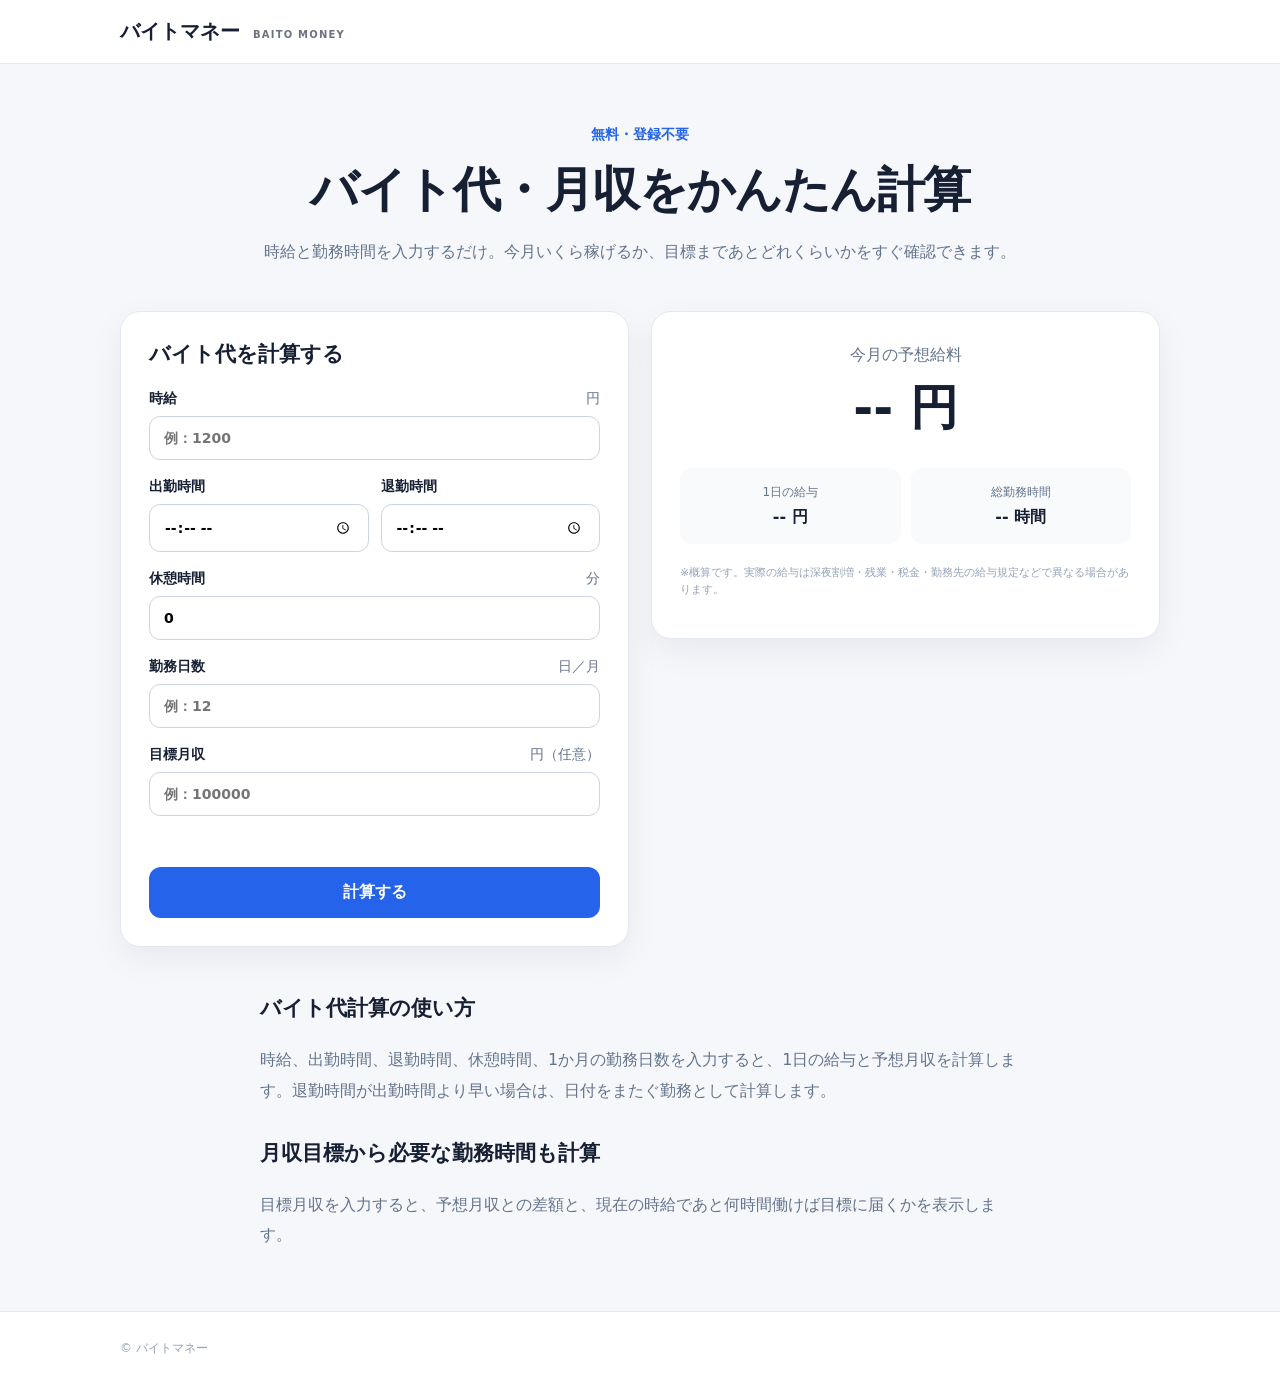
==== index.html @ 58600ec8 "Fix generated HTML newlines" ====
<!doctype html>
<html lang="ja">
<head>
  <meta charset="utf-8">
  <meta name="viewport" content="width=device-width,initial-scale=1">
  <title>バイト代計算｜時給・勤務時間から月収を無料計算｜バイトマネー</title>
  <meta name="description" content="時給、出勤・退勤時間、休憩、勤務日数から1日のバイト代と月収を無料計算。目標月収まであと何時間必要かもわかる大学生・アルバイト向け給与計算ツール。">
  <meta name="robots" content="index,follow">
  <link rel="canonical" href="https://chiba-repeatly.github.io/baito-money/">
  <meta property="og:title" content="バイト代計算｜バイトマネー">
  <meta property="og:description" content="時給と勤務時間から日給・月収・目標までの必要時間を無料計算。">
  <meta property="og:url" content="https://chiba-repeatly.github.io/baito-money/">
  <link rel="stylesheet" href="style.css">
  <script src="script.js" defer></script>
</head>
<body>
<header class="site-header"><div class="wrap brand">バイトマネー <span>BAITO MONEY</span></div></header>
<main class="wrap">
  <section class="hero">
    <p class="eyebrow">無料・登録不要</p>
    <h1>バイト代・月収をかんたん計算</h1>
    <p>時給と勤務時間を入力するだけ。今月いくら稼げるか、目標まであとどれくらいかをすぐ確認できます。</p>
  </section>
  <div class="layout">
    <section class="card">
      <h2>バイト代を計算する</h2>
      <form id="salary-form" novalidate>
        <label>時給 <span>円</span><input id="hourly-wage" type="number" min="1" step="1" inputmode="numeric" placeholder="例：1200" required></label>
        <div class="two">
          <label>出勤時間<input id="start-time" type="time" required></label>
          <label>退勤時間<input id="end-time" type="time" required></label>
        </div>
        <label>休憩時間 <span>分</span><input id="break-minutes" type="number" min="0" step="1" inputmode="numeric" value="0" required></label>
        <label>勤務日数 <span>日／月</span><input id="work-days" type="number" min="1" max="31" step="1" inputmode="numeric" placeholder="例：12" required></label>
        <label>目標月収 <span>円（任意）</span><input id="target-income" type="number" min="0" step="1" inputmode="numeric" placeholder="例：100000"></label>
        <p id="error" class="error" role="alert" aria-live="polite"></p>
        <button type="submit">計算する</button>
      </form>
    </section>
    <section id="result" class="card result" aria-live="polite">
      <p class="result-label">今月の予想給料</p>
      <p id="monthly-pay" class="big">-- 円</p>
      <div class="stats">
        <div><span>1日の給与</span><strong id="daily-pay">-- 円</strong></div>
        <div><span>総勤務時間</span><strong id="total-hours">-- 時間</strong></div>
      </div>
      <div id="goal-box" class="goal hidden">
        <span>目標月収まで</span><strong id="remaining-pay">-- 円</strong>
        <p id="remaining-hours"></p>
      </div>
      <p class="note">※概算です。実際の給与は深夜割増・残業・税金・勤務先の給与規定などで異なる場合があります。</p>
    </section>
  </div>
  <section class="info">
    <h2>バイト代計算の使い方</h2>
    <p>時給、出勤時間、退勤時間、休憩時間、1か月の勤務日数を入力すると、1日の給与と予想月収を計算します。退勤時間が出勤時間より早い場合は、日付をまたぐ勤務として計算します。</p>
    <h2>月収目標から必要な勤務時間も計算</h2>
    <p>目標月収を入力すると、予想月収との差額と、現在の時給であと何時間働けば目標に届くかを表示します。</p>
  </section>
</main>
<footer><div class="wrap">© バイトマネー</div></footer>
</body>
</html>
---- style.css ----
*{box-sizing:border-box}html{font-family:system-ui,-apple-system,"Segoe UI","Noto Sans JP",sans-serif;color:#172033;background:#f5f7fb}body{margin:0}.wrap{width:min(1040px,calc(100% - 32px));margin:auto}.site-header{background:#fff;border-bottom:1px solid #e6eaf0;padding:18px 0}.brand{font-weight:800;font-size:20px}.brand span{font-size:10px;color:#6b7280;margin-left:6px;letter-spacing:.12em}.hero{padding:48px 0 28px;text-align:center}.eyebrow{color:#2563eb;font-weight:700;font-size:14px}.hero h1{font-size:clamp(30px,6vw,48px);margin:8px 0 12px;letter-spacing:-.03em}.hero>p:last-child{color:#64748b;line-height:1.8}.layout{display:grid;grid-template-columns:1fr 1fr;gap:22px;align-items:start}.card{background:#fff;border:1px solid #e3e8f0;border-radius:20px;padding:28px;box-shadow:0 12px 35px rgba(15,23,42,.06)}h2{margin:0 0 22px;font-size:21px}label{display:block;font-size:14px;font-weight:700;margin:0 0 18px}label span{float:right;color:#64748b;font-weight:500}input{display:block;width:100%;margin-top:8px;padding:13px 14px;border:1px solid #cbd5e1;border-radius:11px;font:inherit;background:#fff}input:focus{outline:3px solid rgba(37,99,235,.14);border-color:#2563eb}.two{display:grid;grid-template-columns:1fr 1fr;gap:12px}button{width:100%;border:0;border-radius:12px;padding:15px;background:#2563eb;color:#fff;font-size:16px;font-weight:800;cursor:pointer}button:hover{filter:brightness(.94)}.error{min-height:20px;color:#b91c1c;font-size:13px}.result{text-align:center}.result-label{color:#64748b;margin:5px 0}.big{font-size:clamp(34px,7vw,48px);font-weight:900;margin:10px 0 28px}.stats{display:grid;grid-template-columns:1fr 1fr;gap:10px}.stats div{background:#f8fafc;border-radius:12px;padding:16px}.stats span,.goal span{display:block;color:#64748b;font-size:12px}.stats strong{display:block;margin-top:6px}.goal{margin-top:18px;padding:18px;background:#eff6ff;border-radius:14px}.goal strong{display:block;font-size:25px;margin:5px}.goal p{margin:8px 0 0}.hidden{display:none}.note{font-size:11px;color:#94a3b8;text-align:left;line-height:1.6;margin-top:20px}.info{max-width:760px;margin:42px auto 60px;line-height:1.9}.info h2{margin:28px 0 6px}.info p{color:#64748b}footer{background:#fff;border-top:1px solid #e6eaf0;padding:28px 0;color:#94a3b8;font-size:12px}@media(max-width:760px){.hero{padding-top:34px}.layout{grid-template-columns:1fr}.card{padding:22px}.two{grid-template-columns:1fr 1fr}}
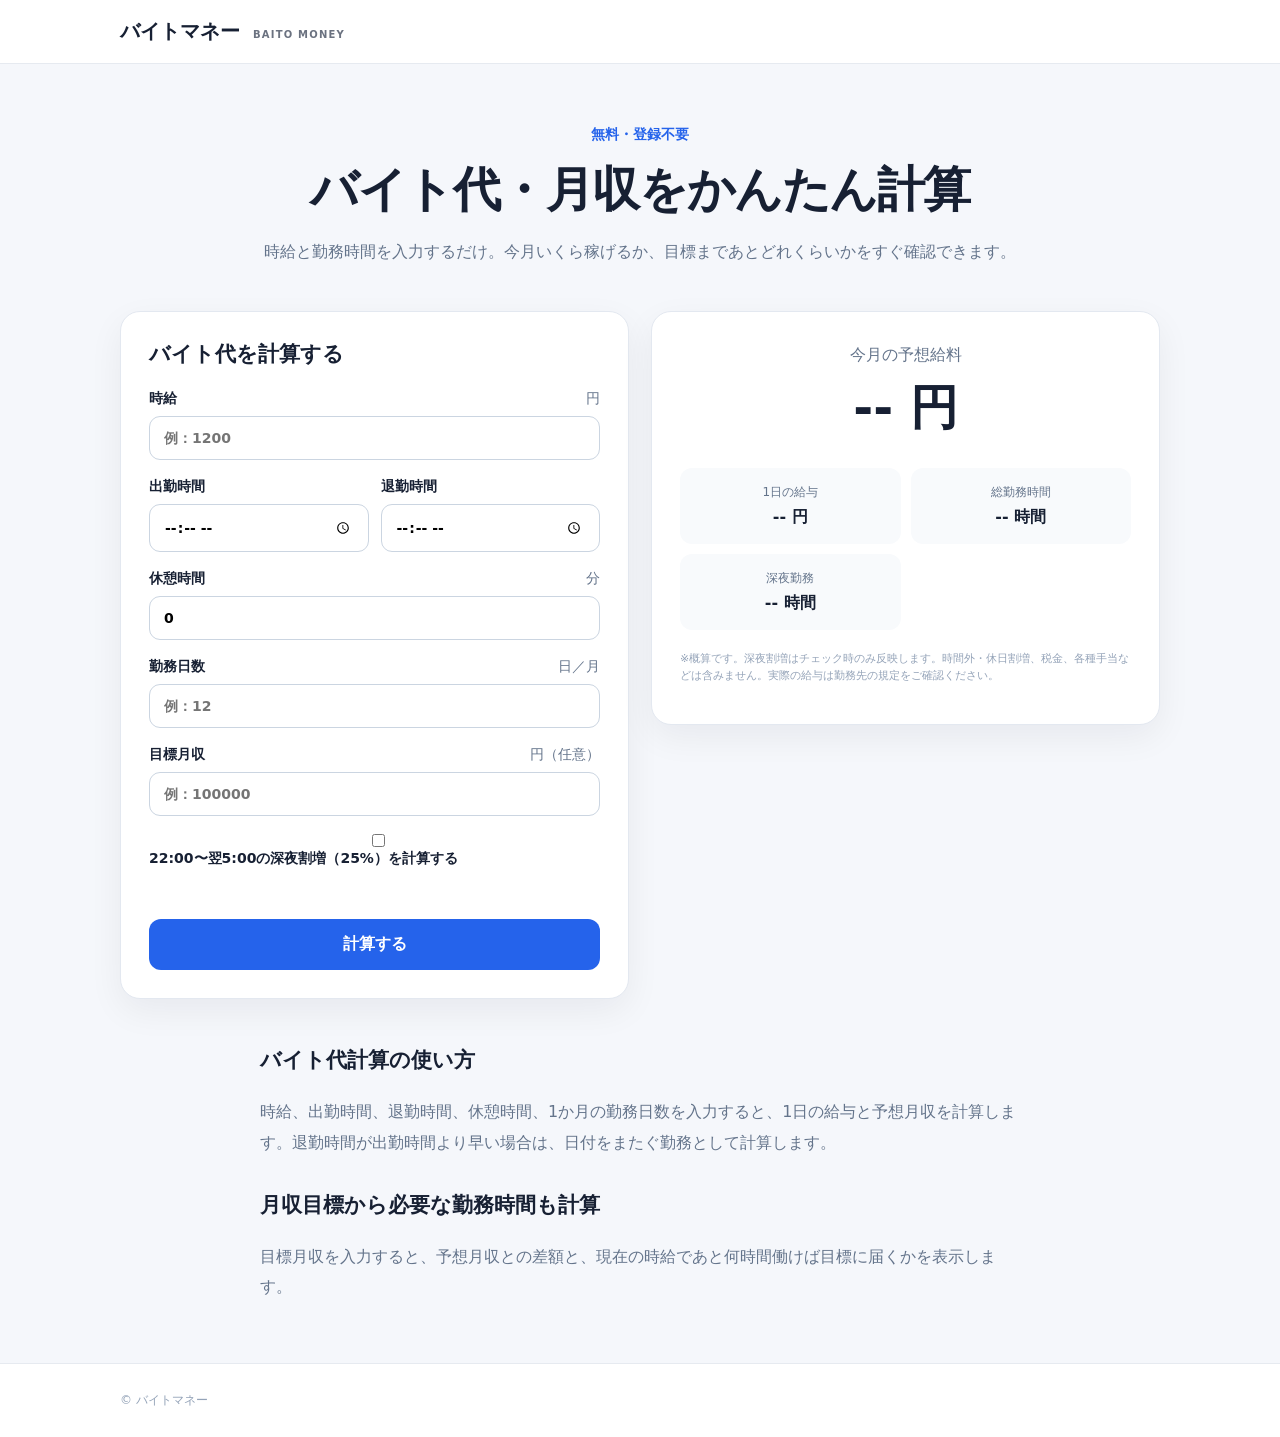
==== commit f6a78a49: "Add optional late-night premium UI" ====
--- a/index.html
+++ b/index.html
@@ -33,6 +33,7 @@
         <label>休憩時間 <span>分</span><input id="break-minutes" type="number" min="0" step="1" inputmode="numeric" value="0" required></label>
         <label>勤務日数 <span>日／月</span><input id="work-days" type="number" min="1" max="31" step="1" inputmode="numeric" placeholder="例：12" required></label>
         <label>目標月収 <span>円（任意）</span><input id="target-income" type="number" min="0" step="1" inputmode="numeric" placeholder="例：100000"></label>
+        <label><input id="late-premium" type="checkbox"> 22:00〜翌5:00の深夜割増（25%）を計算する</label>
         <p id="error" class="error" role="alert" aria-live="polite"></p>
         <button type="submit">計算する</button>
       </form>
@@ -43,12 +44,13 @@
       <div class="stats">
         <div><span>1日の給与</span><strong id="daily-pay">-- 円</strong></div>
         <div><span>総勤務時間</span><strong id="total-hours">-- 時間</strong></div>
+        <div><span>深夜勤務</span><strong id="late-hours">-- 時間</strong></div>
       </div>
       <div id="goal-box" class="goal hidden">
         <span>目標月収まで</span><strong id="remaining-pay">-- 円</strong>
         <p id="remaining-hours"></p>
       </div>
-      <p class="note">※概算です。実際の給与は深夜割増・残業・税金・勤務先の給与規定などで異なる場合があります。</p>
+      <p class="note">※概算です。深夜割増はチェック時のみ反映します。時間外・休日割増、税金、各種手当などは含みません。実際の給与は勤務先の規定をご確認ください。</p>
     </section>
   </div>
   <section class="info">
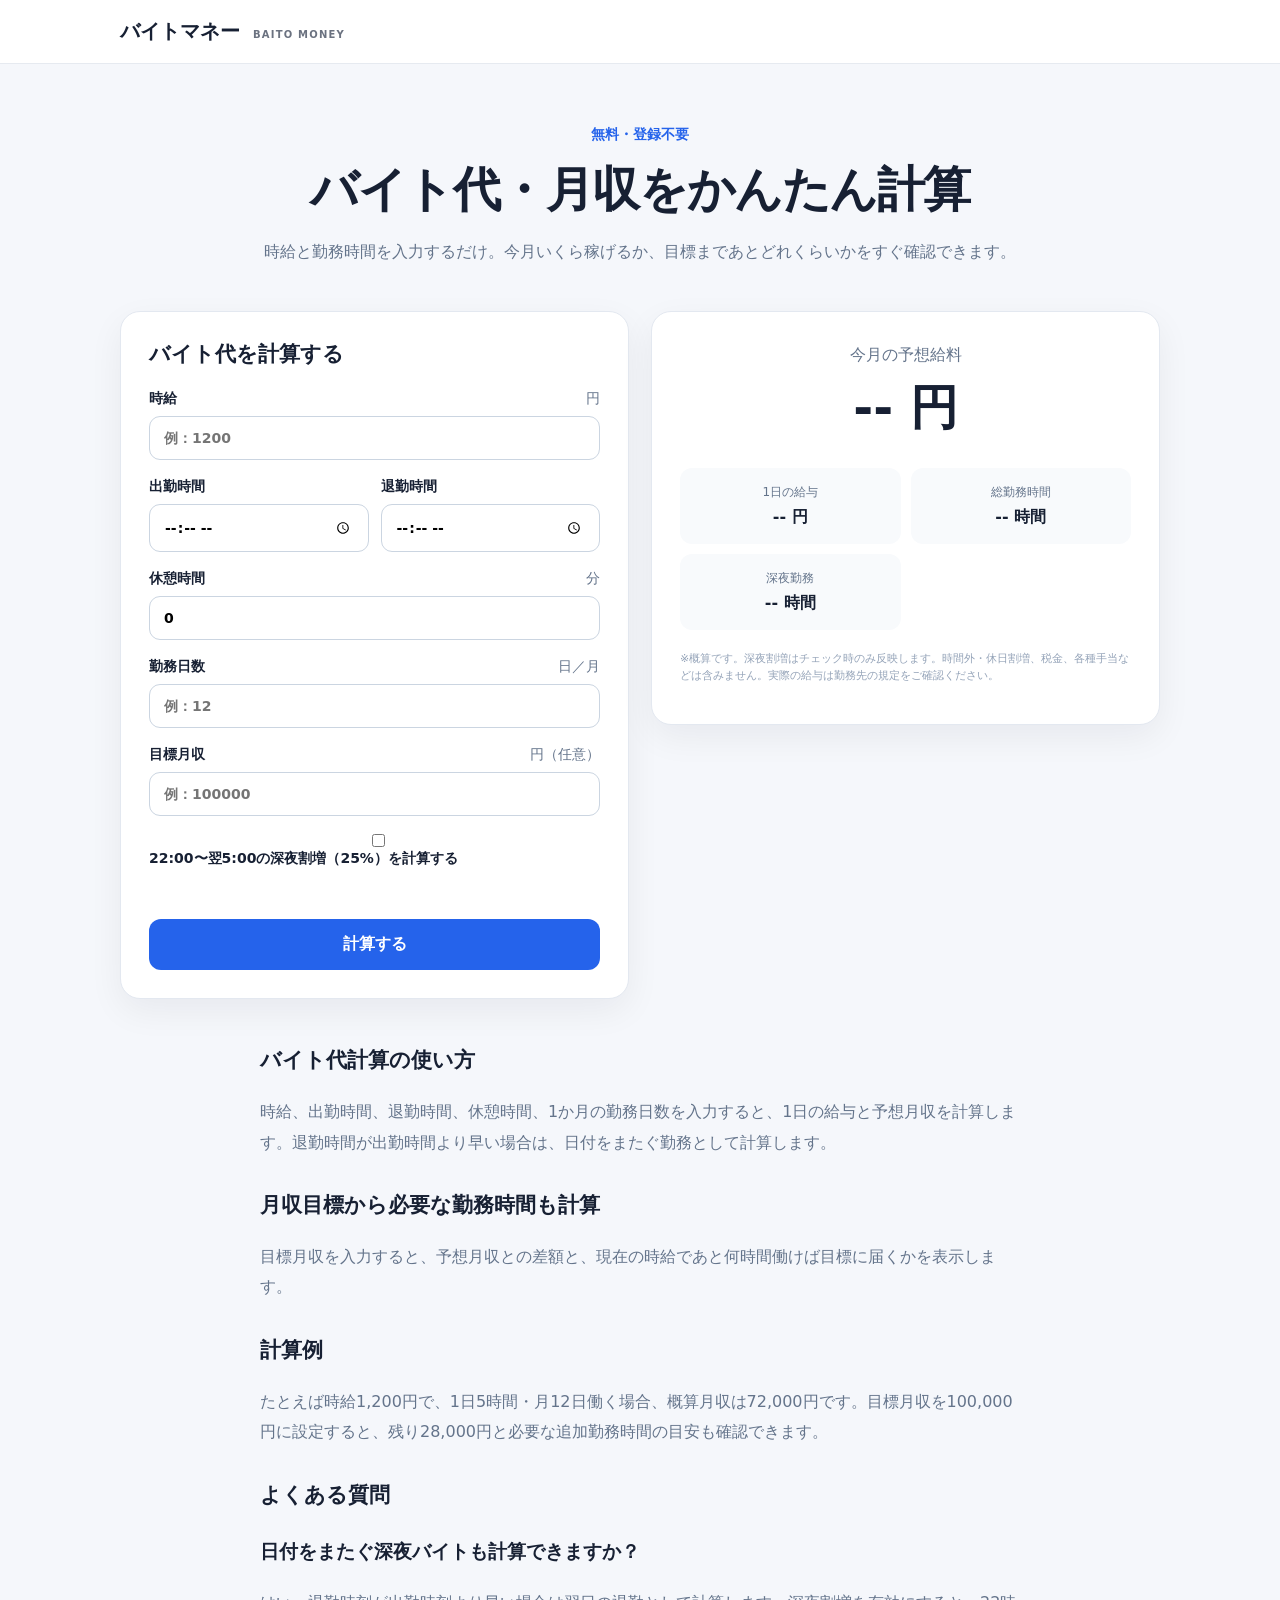
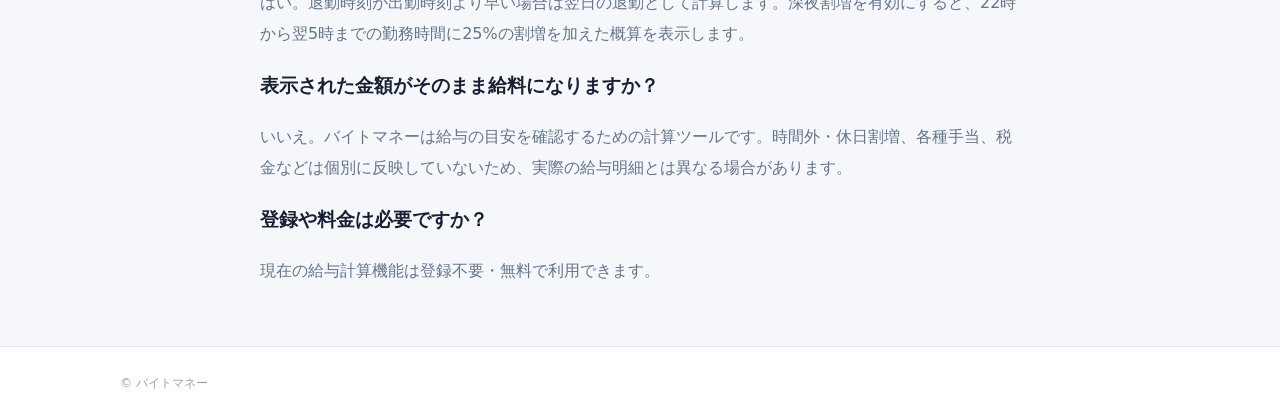
==== commit b35fd324: "Add useful SEO content and structured data" ====
--- a/index.html
+++ b/index.html
@@ -10,6 +10,18 @@
   <meta property="og:title" content="バイト代計算｜バイトマネー">
   <meta property="og:description" content="時給と勤務時間から日給・月収・目標までの必要時間を無料計算。">
   <meta property="og:url" content="https://chiba-repeatly.github.io/baito-money/">
+  <script type="application/ld+json">
+  {
+    "@context": "https://schema.org",
+    "@type": "WebApplication",
+    "name": "バイトマネー",
+    "url": "https://chiba-repeatly.github.io/baito-money/",
+    "applicationCategory": "FinanceApplication",
+    "operatingSystem": "Web",
+    "offers": {"@type": "Offer", "price": "0", "priceCurrency": "JPY"},
+    "description": "時給と勤務時間からバイト代・月収・目標月収までの必要時間を計算できる無料Webツール。"
+  }
+  </script>
   <link rel="stylesheet" href="style.css">
   <script src="script.js" defer></script>
 </head>
@@ -58,6 +70,15 @@
     <p>時給、出勤時間、退勤時間、休憩時間、1か月の勤務日数を入力すると、1日の給与と予想月収を計算します。退勤時間が出勤時間より早い場合は、日付をまたぐ勤務として計算します。</p>
     <h2>月収目標から必要な勤務時間も計算</h2>
     <p>目標月収を入力すると、予想月収との差額と、現在の時給であと何時間働けば目標に届くかを表示します。</p>
+    <h2>計算例</h2>
+    <p>たとえば時給1,200円で、1日5時間・月12日働く場合、概算月収は72,000円です。目標月収を100,000円に設定すると、残り28,000円と必要な追加勤務時間の目安も確認できます。</p>
+    <h2>よくある質問</h2>
+    <h3>日付をまたぐ深夜バイトも計算できますか？</h3>
+    <p>はい。退勤時刻が出勤時刻より早い場合は翌日の退勤として計算します。深夜割増を有効にすると、22時から翌5時までの勤務時間に25%の割増を加えた概算を表示します。</p>
+    <h3>表示された金額がそのまま給料になりますか？</h3>
+    <p>いいえ。バイトマネーは給与の目安を確認するための計算ツールです。時間外・休日割増、各種手当、税金などは個別に反映していないため、実際の給与明細とは異なる場合があります。</p>
+    <h3>登録や料金は必要ですか？</h3>
+    <p>現在の給与計算機能は登録不要・無料で利用できます。</p>
   </section>
 </main>
 <footer><div class="wrap">© バイトマネー</div></footer>
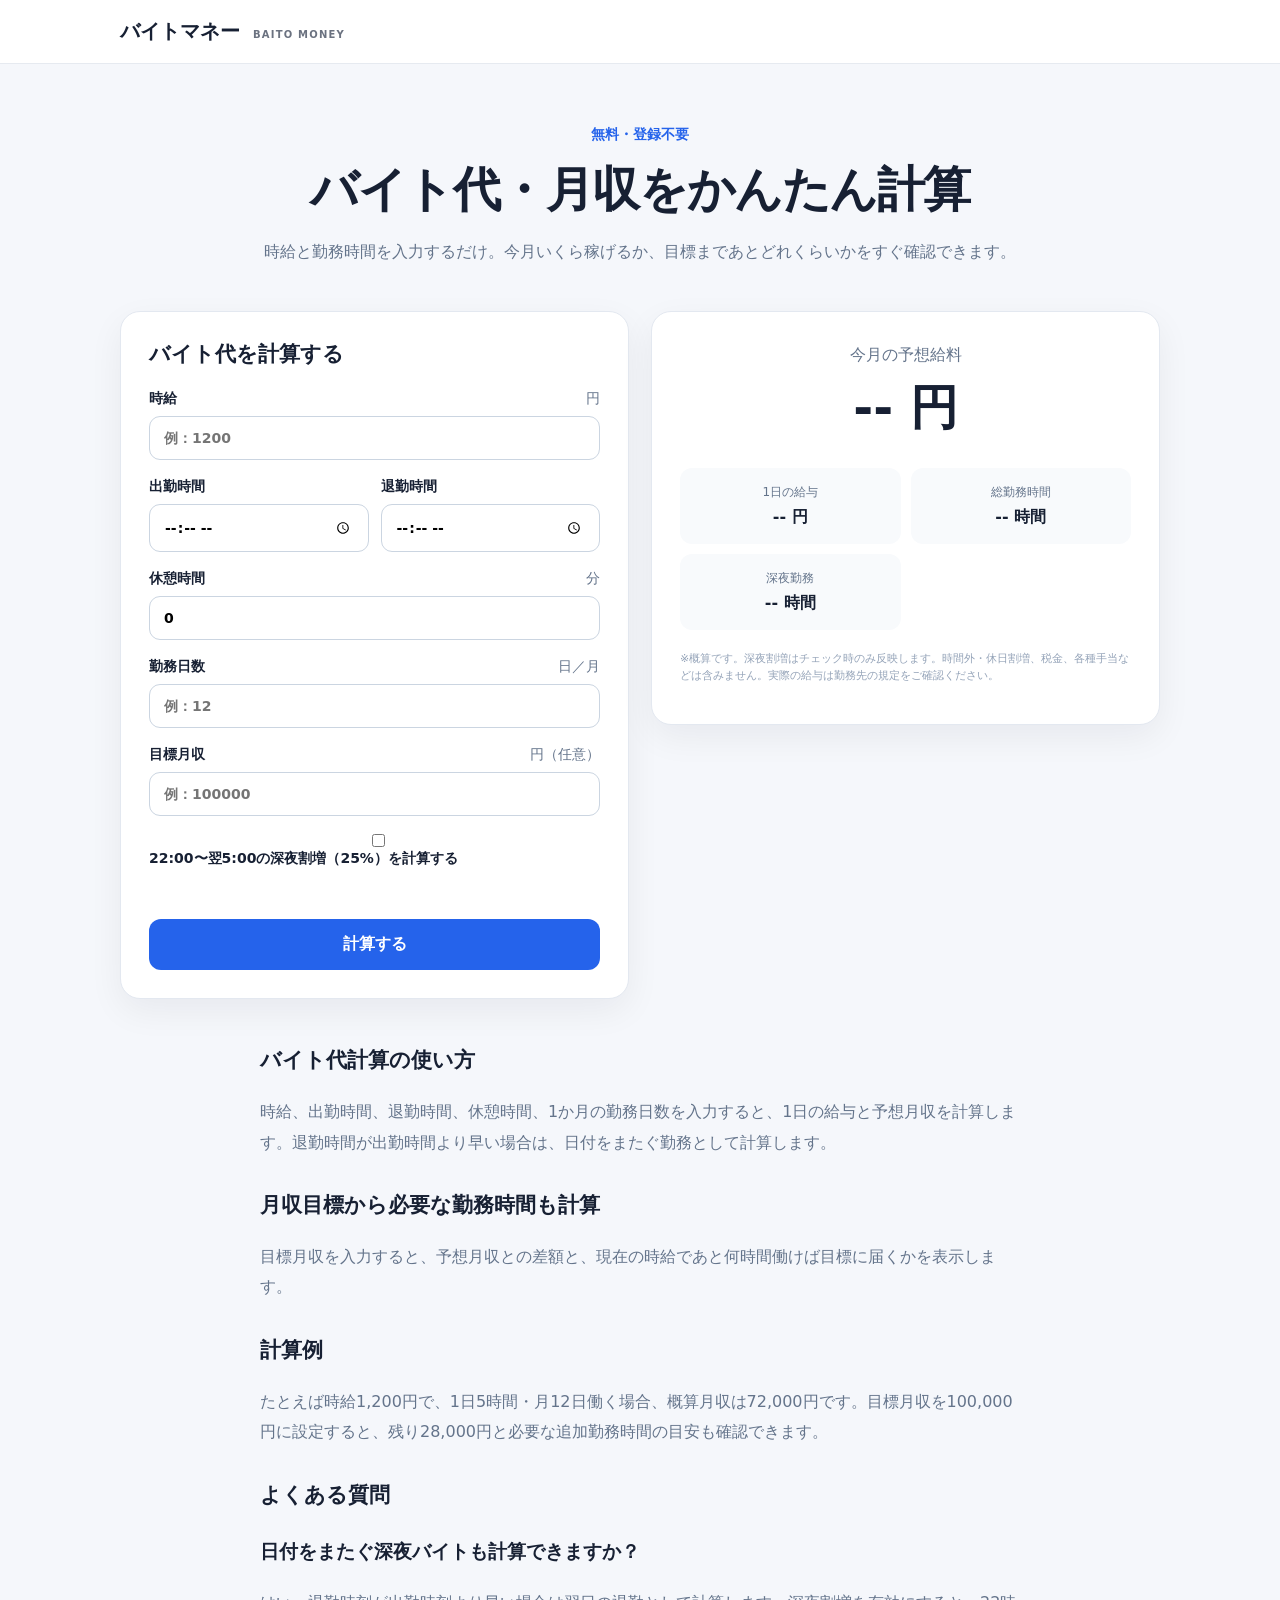
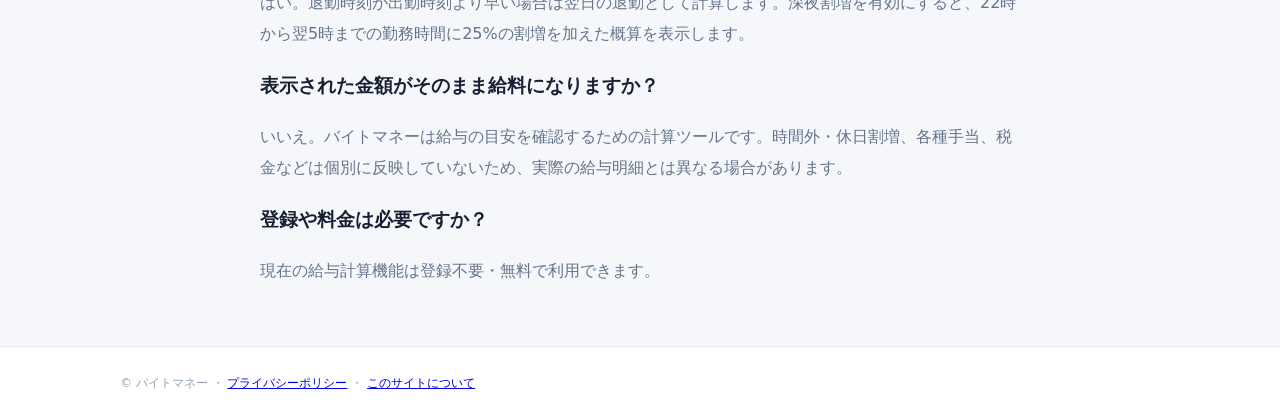
==== commit b02ca037: "Add trust page links" ====
--- a/index.html
+++ b/index.html
@@ -81,6 +81,6 @@
     <p>現在の給与計算機能は登録不要・無料で利用できます。</p>
   </section>
 </main>
-<footer><div class="wrap">© バイトマネー</div></footer>
+<footer><div class="wrap">© バイトマネー ・ <a href="privacy.html">プライバシーポリシー</a> ・ <a href="about.html">このサイトについて</a></div></footer>
 </body>
 </html>
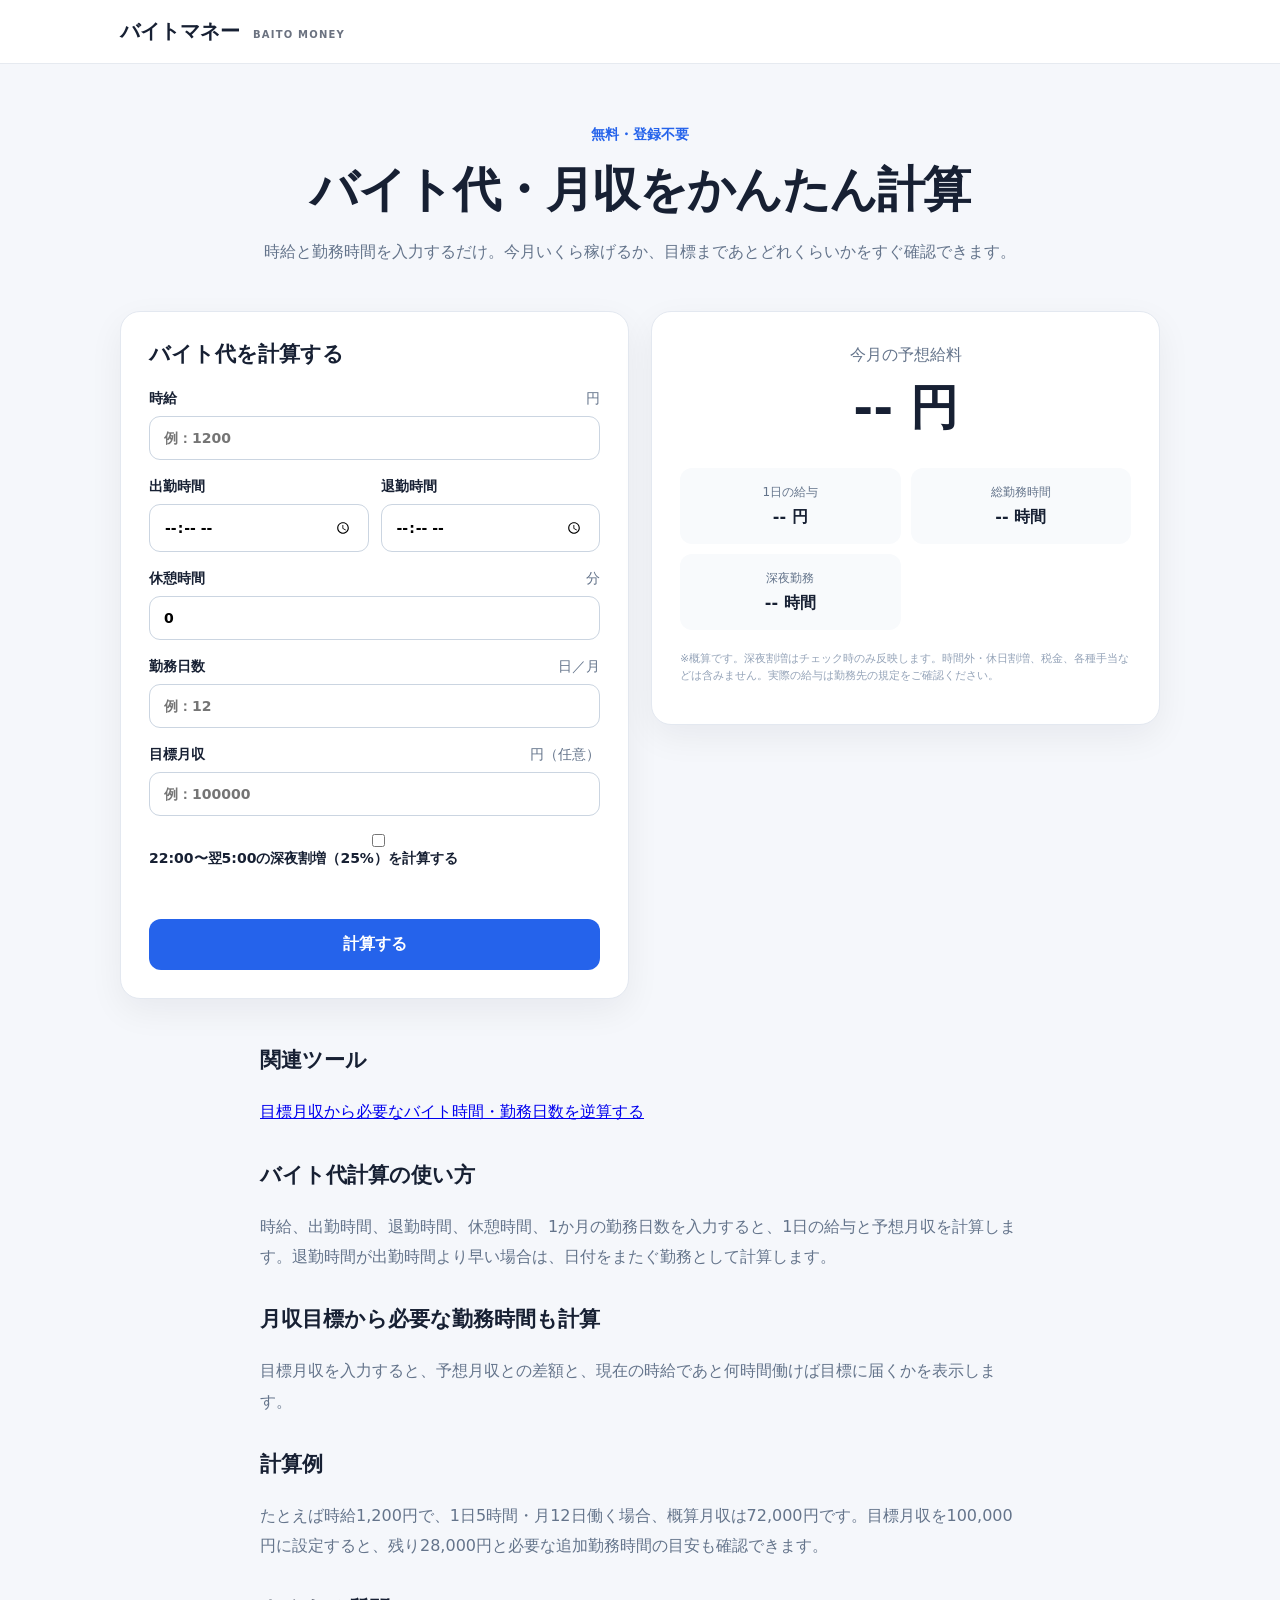
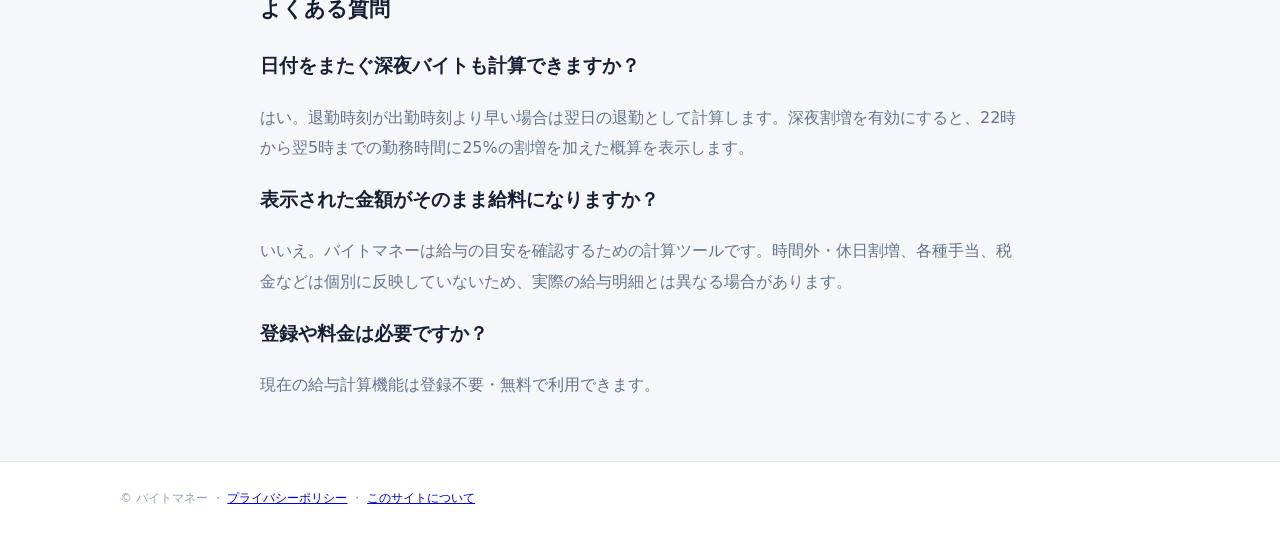
==== commit d4235543: "Link monthly target calculator" ====
--- a/index.html
+++ b/index.html
@@ -65,7 +65,7 @@
       <p class="note">※概算です。深夜割増はチェック時のみ反映します。時間外・休日割増、税金、各種手当などは含みません。実際の給与は勤務先の規定をご確認ください。</p>
     </section>
   </div>
-  <section class="info">
+  <section class="info"><h2>関連ツール</h2><p><a href="target-income.html">目標月収から必要なバイト時間・勤務日数を逆算する</a></p>
     <h2>バイト代計算の使い方</h2>
     <p>時給、出勤時間、退勤時間、休憩時間、1か月の勤務日数を入力すると、1日の給与と予想月収を計算します。退勤時間が出勤時間より早い場合は、日付をまたぐ勤務として計算します。</p>
     <h2>月収目標から必要な勤務時間も計算</h2>
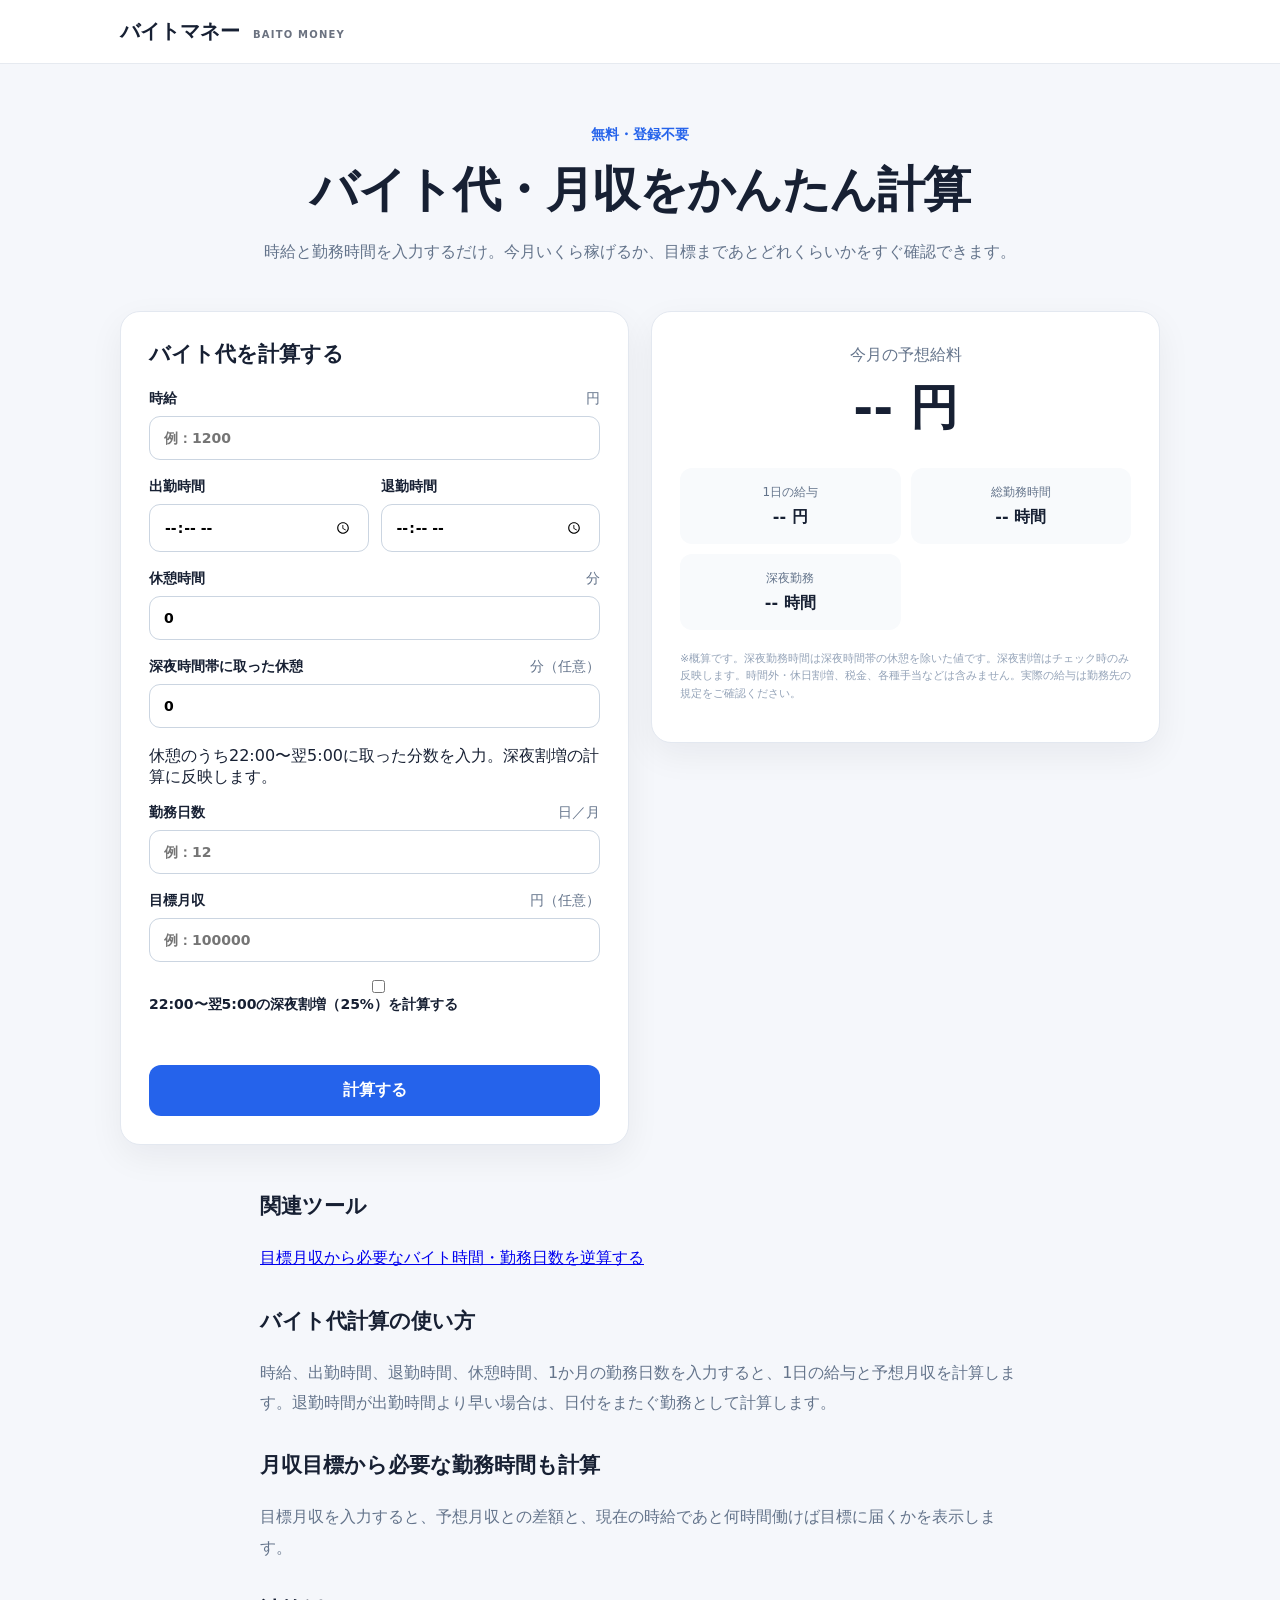
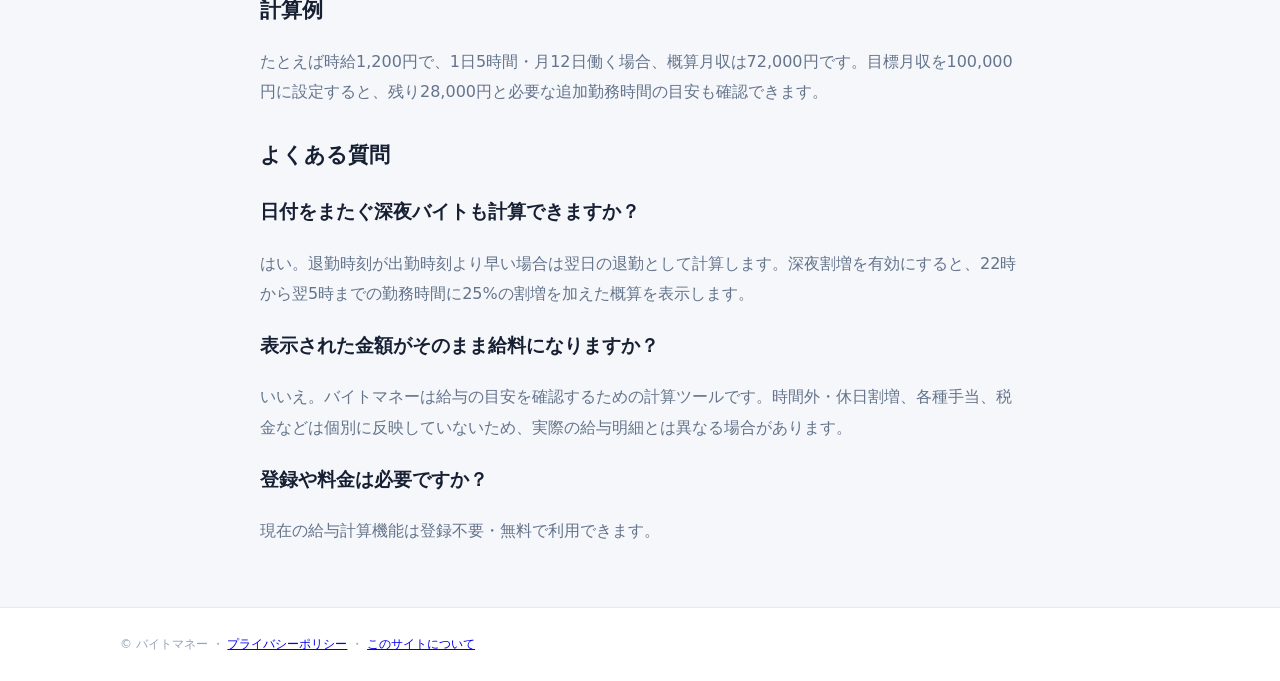
==== commit 68374d4e: "Fix deep-night break allocation and form usability" ====
--- a/index.html
+++ b/index.html
@@ -43,6 +43,8 @@
           <label>退勤時間<input id="end-time" type="time" required></label>
         </div>
         <label>休憩時間 <span>分</span><input id="break-minutes" type="number" min="0" step="1" inputmode="numeric" value="0" required></label>
+        <label>深夜時間帯に取った休憩 <span>分（任意）</span><input id="night-break-minutes" type="number" min="0" step="1" inputmode="numeric" value="0" aria-describedby="night-break-help"></label>
+        <p id="night-break-help" class="field-help">休憩のうち22:00〜翌5:00に取った分数を入力。深夜割増の計算に反映します。</p>
         <label>勤務日数 <span>日／月</span><input id="work-days" type="number" min="1" max="31" step="1" inputmode="numeric" placeholder="例：12" required></label>
         <label>目標月収 <span>円（任意）</span><input id="target-income" type="number" min="0" step="1" inputmode="numeric" placeholder="例：100000"></label>
         <label><input id="late-premium" type="checkbox"> 22:00〜翌5:00の深夜割増（25%）を計算する</label>
@@ -62,7 +64,7 @@
         <span>目標月収まで</span><strong id="remaining-pay">-- 円</strong>
         <p id="remaining-hours"></p>
       </div>
-      <p class="note">※概算です。深夜割増はチェック時のみ反映します。時間外・休日割増、税金、各種手当などは含みません。実際の給与は勤務先の規定をご確認ください。</p>
+      <p class="note">※概算です。深夜勤務時間は深夜時間帯の休憩を除いた値です。深夜割増はチェック時のみ反映します。時間外・休日割増、税金、各種手当などは含みません。実際の給与は勤務先の規定をご確認ください。</p>
     </section>
   </div>
   <section class="info"><h2>関連ツール</h2><p><a href="target-income.html">目標月収から必要なバイト時間・勤務日数を逆算する</a></p>
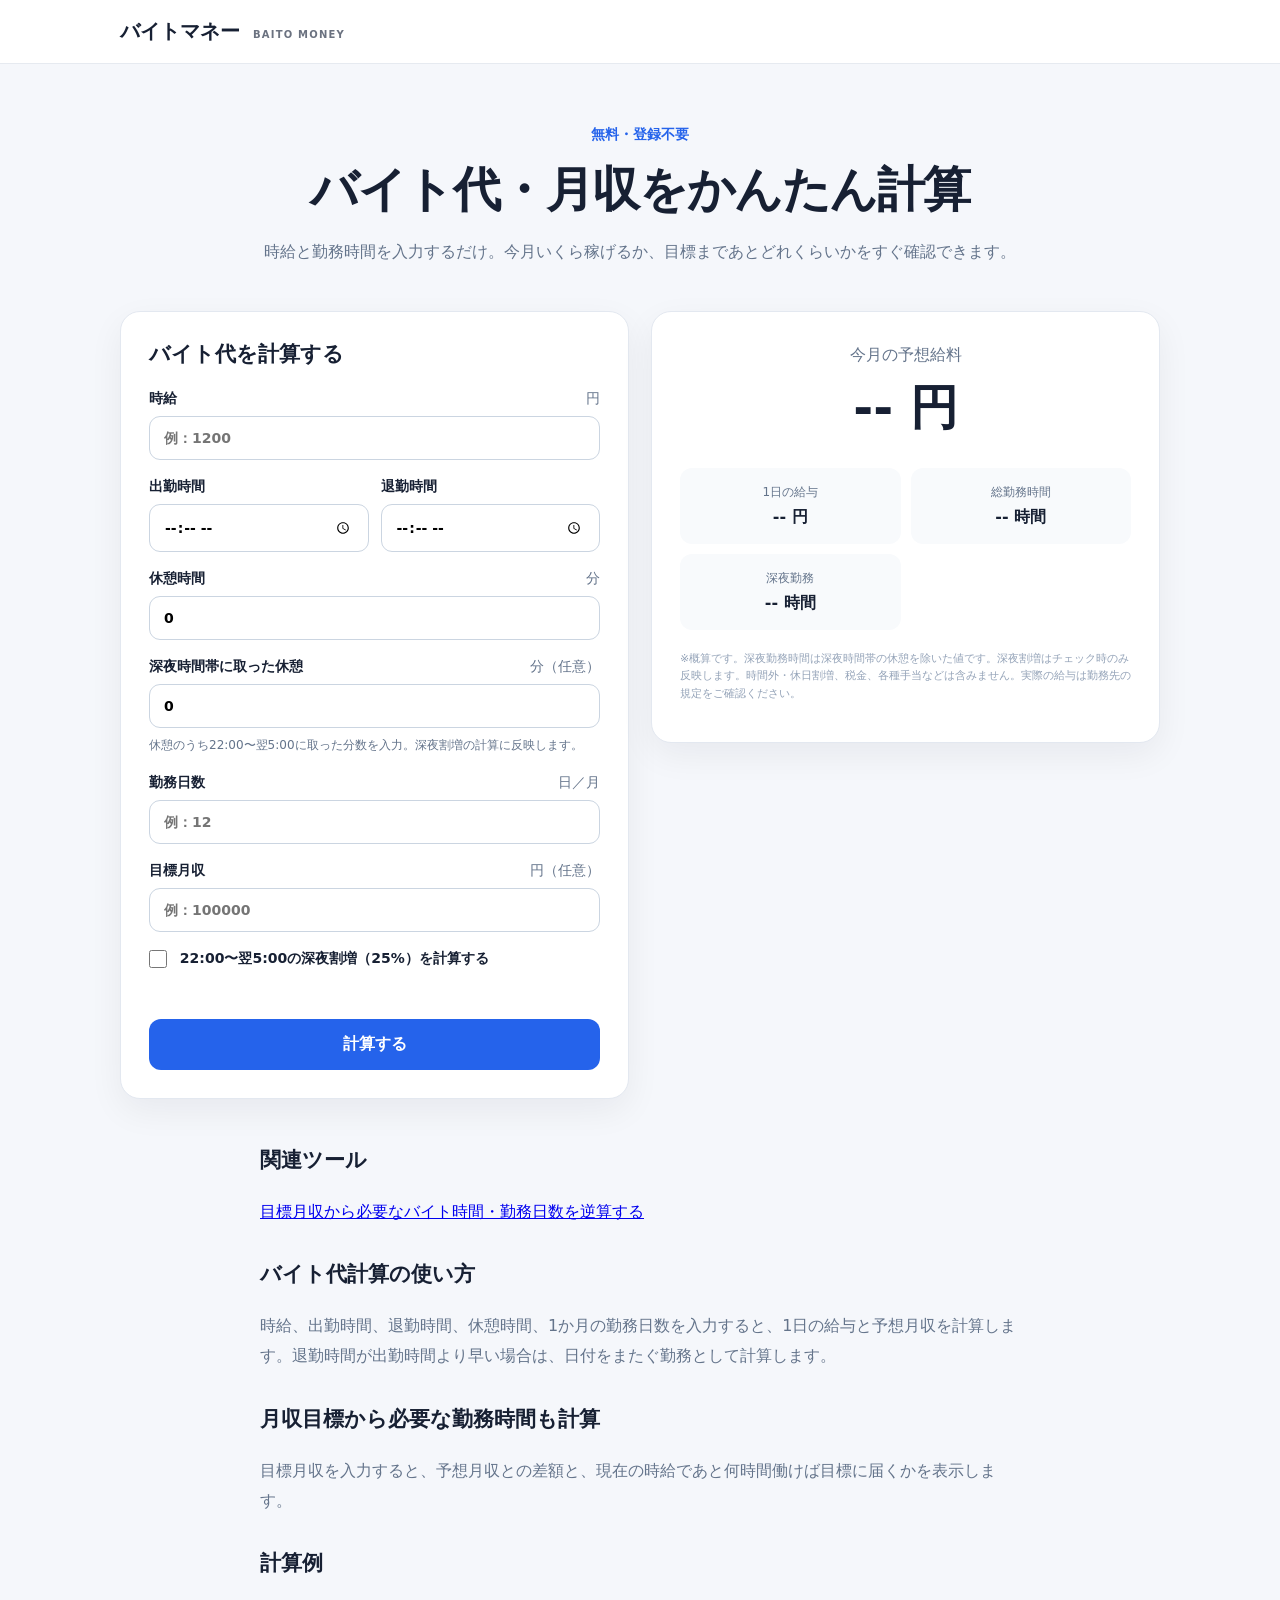
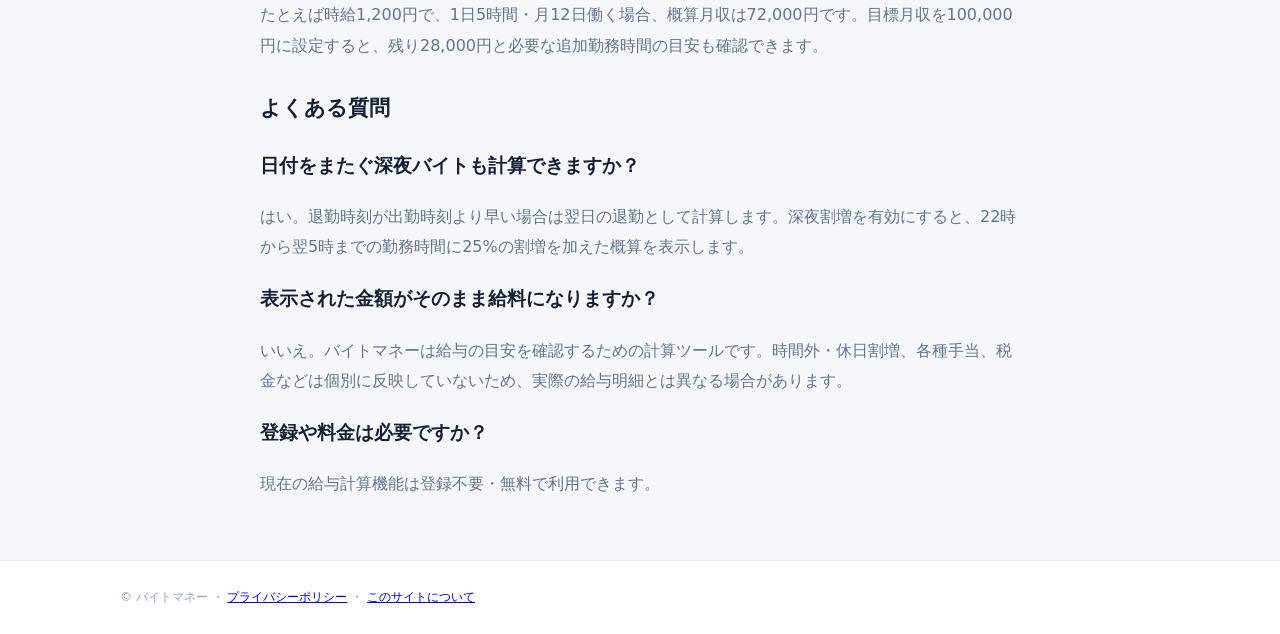
==== commit 0161369d: "Add Google Search Console verification tag" ====
--- a/index.html
+++ b/index.html
@@ -3,6 +3,7 @@
 <head>
   <meta charset="utf-8">
   <meta name="viewport" content="width=device-width,initial-scale=1">
+  <meta name="google-site-verification" content="qpMMCRDXM4bCu_nIjm0WIO4-Zq8I8dhsHSn4siNgcd4" />
   <title>バイト代計算｜時給・勤務時間から月収を無料計算｜バイトマネー</title>
   <meta name="description" content="時給、出勤・退勤時間、休憩、勤務日数から1日のバイト代と月収を無料計算。目標月収まであと何時間必要かもわかる大学生・アルバイト向け給与計算ツール。">
   <meta name="robots" content="index,follow">
--- a/style.css
+++ b/style.css
@@ -1 +1,2 @@
-*{box-sizing:border-box}html{font-family:system-ui,-apple-system,"Segoe UI","Noto Sans JP",sans-serif;color:#172033;background:#f5f7fb}body{margin:0}.wrap{width:min(1040px,calc(100% - 32px));margin:auto}.site-header{background:#fff;border-bottom:1px solid #e6eaf0;padding:18px 0}.brand{font-weight:800;font-size:20px}.brand span{font-size:10px;color:#6b7280;margin-left:6px;letter-spacing:.12em}.hero{padding:48px 0 28px;text-align:center}.eyebrow{color:#2563eb;font-weight:700;font-size:14px}.hero h1{font-size:clamp(30px,6vw,48px);margin:8px 0 12px;letter-spacing:-.03em}.hero>p:last-child{color:#64748b;line-height:1.8}.layout{display:grid;grid-template-columns:1fr 1fr;gap:22px;align-items:start}.card{background:#fff;border:1px solid #e3e8f0;border-radius:20px;padding:28px;box-shadow:0 12px 35px rgba(15,23,42,.06)}h2{margin:0 0 22px;font-size:21px}label{display:block;font-size:14px;font-weight:700;margin:0 0 18px}label span{float:right;color:#64748b;font-weight:500}input{display:block;width:100%;margin-top:8px;padding:13px 14px;border:1px solid #cbd5e1;border-radius:11px;font:inherit;background:#fff}input:focus{outline:3px solid rgba(37,99,235,.14);border-color:#2563eb}.two{display:grid;grid-template-columns:1fr 1fr;gap:12px}button{width:100%;border:0;border-radius:12px;padding:15px;background:#2563eb;color:#fff;font-size:16px;font-weight:800;cursor:pointer}button:hover{filter:brightness(.94)}.error{min-height:20px;color:#b91c1c;font-size:13px}.result{text-align:center}.result-label{color:#64748b;margin:5px 0}.big{font-size:clamp(34px,7vw,48px);font-weight:900;margin:10px 0 28px}.stats{display:grid;grid-template-columns:1fr 1fr;gap:10px}.stats div{background:#f8fafc;border-radius:12px;padding:16px}.stats span,.goal span{display:block;color:#64748b;font-size:12px}.stats strong{display:block;margin-top:6px}.goal{margin-top:18px;padding:18px;background:#eff6ff;border-radius:14px}.goal strong{display:block;font-size:25px;margin:5px}.goal p{margin:8px 0 0}.hidden{display:none}.note{font-size:11px;color:#94a3b8;text-align:left;line-height:1.6;margin-top:20px}.info{max-width:760px;margin:42px auto 60px;line-height:1.9}.info h2{margin:28px 0 6px}.info p{color:#64748b}footer{background:#fff;border-top:1px solid #e6eaf0;padding:28px 0;color:#94a3b8;font-size:12px}@media(max-width:760px){.hero{padding-top:34px}.layout{grid-template-columns:1fr}.card{padding:22px}.two{grid-template-columns:1fr 1fr}}+*{box-sizing:border-box}html{font-family:system-ui,-apple-system,"Segoe UI","Noto Sans JP",sans-serif;color:#172033;background:#f5f7fb}body{margin:0}.wrap{width:min(1040px,calc(100% - 32px));margin:auto}.site-header{background:#fff;border-bottom:1px solid #e6eaf0;padding:18px 0}.brand{font-weight:800;font-size:20px}.brand span{font-size:10px;color:#6b7280;margin-left:6px;letter-spacing:.12em}.hero{padding:48px 0 28px;text-align:center}.eyebrow{color:#2563eb;font-weight:700;font-size:14px}.hero h1{font-size:clamp(30px,6vw,48px);margin:8px 0 12px;letter-spacing:-.03em}.hero>p:last-child{color:#64748b;line-height:1.8}.layout{display:grid;grid-template-columns:1fr 1fr;gap:22px;align-items:start}.card{background:#fff;border:1px solid #e3e8f0;border-radius:20px;padding:28px;box-shadow:0 12px 35px rgba(15,23,42,.06)}h2{margin:0 0 22px;font-size:21px}label{display:block;font-size:14px;font-weight:700;margin:0 0 18px}label span{float:right;color:#64748b;font-weight:500}input{display:block;width:100%;margin-top:8px;padding:13px 14px;border:1px solid #cbd5e1;border-radius:11px;font:inherit;background:#fff}input:focus{outline:3px solid rgba(37,99,235,.14);border-color:#2563eb}.two{display:grid;grid-template-columns:1fr 1fr;gap:12px}button{width:100%;border:0;border-radius:12px;padding:15px;background:#2563eb;color:#fff;font-size:16px;font-weight:800;cursor:pointer}button:hover{filter:brightness(.94)}.error{min-height:20px;color:#b91c1c;font-size:13px}.result{text-align:center}.result-label{color:#64748b;margin:5px 0}.big{font-size:clamp(34px,7vw,48px);font-weight:900;margin:10px 0 28px}.stats{display:grid;grid-template-columns:1fr 1fr;gap:10px}.stats div{background:#f8fafc;border-radius:12px;padding:16px}.stats span,.goal span{display:block;color:#64748b;font-size:12px}.stats strong{display:block;margin-top:6px}.goal{margin-top:18px;padding:18px;background:#eff6ff;border-radius:14px}.goal strong{display:block;font-size:25px;margin:5px}.goal p{margin:8px 0 0}.hidden{display:none}.note{font-size:11px;color:#94a3b8;text-align:left;line-height:1.6;margin-top:20px}.info{max-width:760px;margin:42px auto 60px;line-height:1.9}.info h2{margin:28px 0 6px}.info p{color:#64748b}footer{background:#fff;border-top:1px solid #e6eaf0;padding:28px 0;color:#94a3b8;font-size:12px}@media(max-width:760px){.hero{padding-top:34px}.layout{grid-template-columns:1fr}.card{padding:22px}.two{grid-template-columns:1fr 1fr}}
+input[type="checkbox"]{display:inline-block;width:18px;height:18px;margin:0 8px 0 0;padding:0;vertical-align:middle;accent-color:#2563eb}.field-help{font-size:12px;line-height:1.6;color:#64748b;margin:-10px 0 18px}
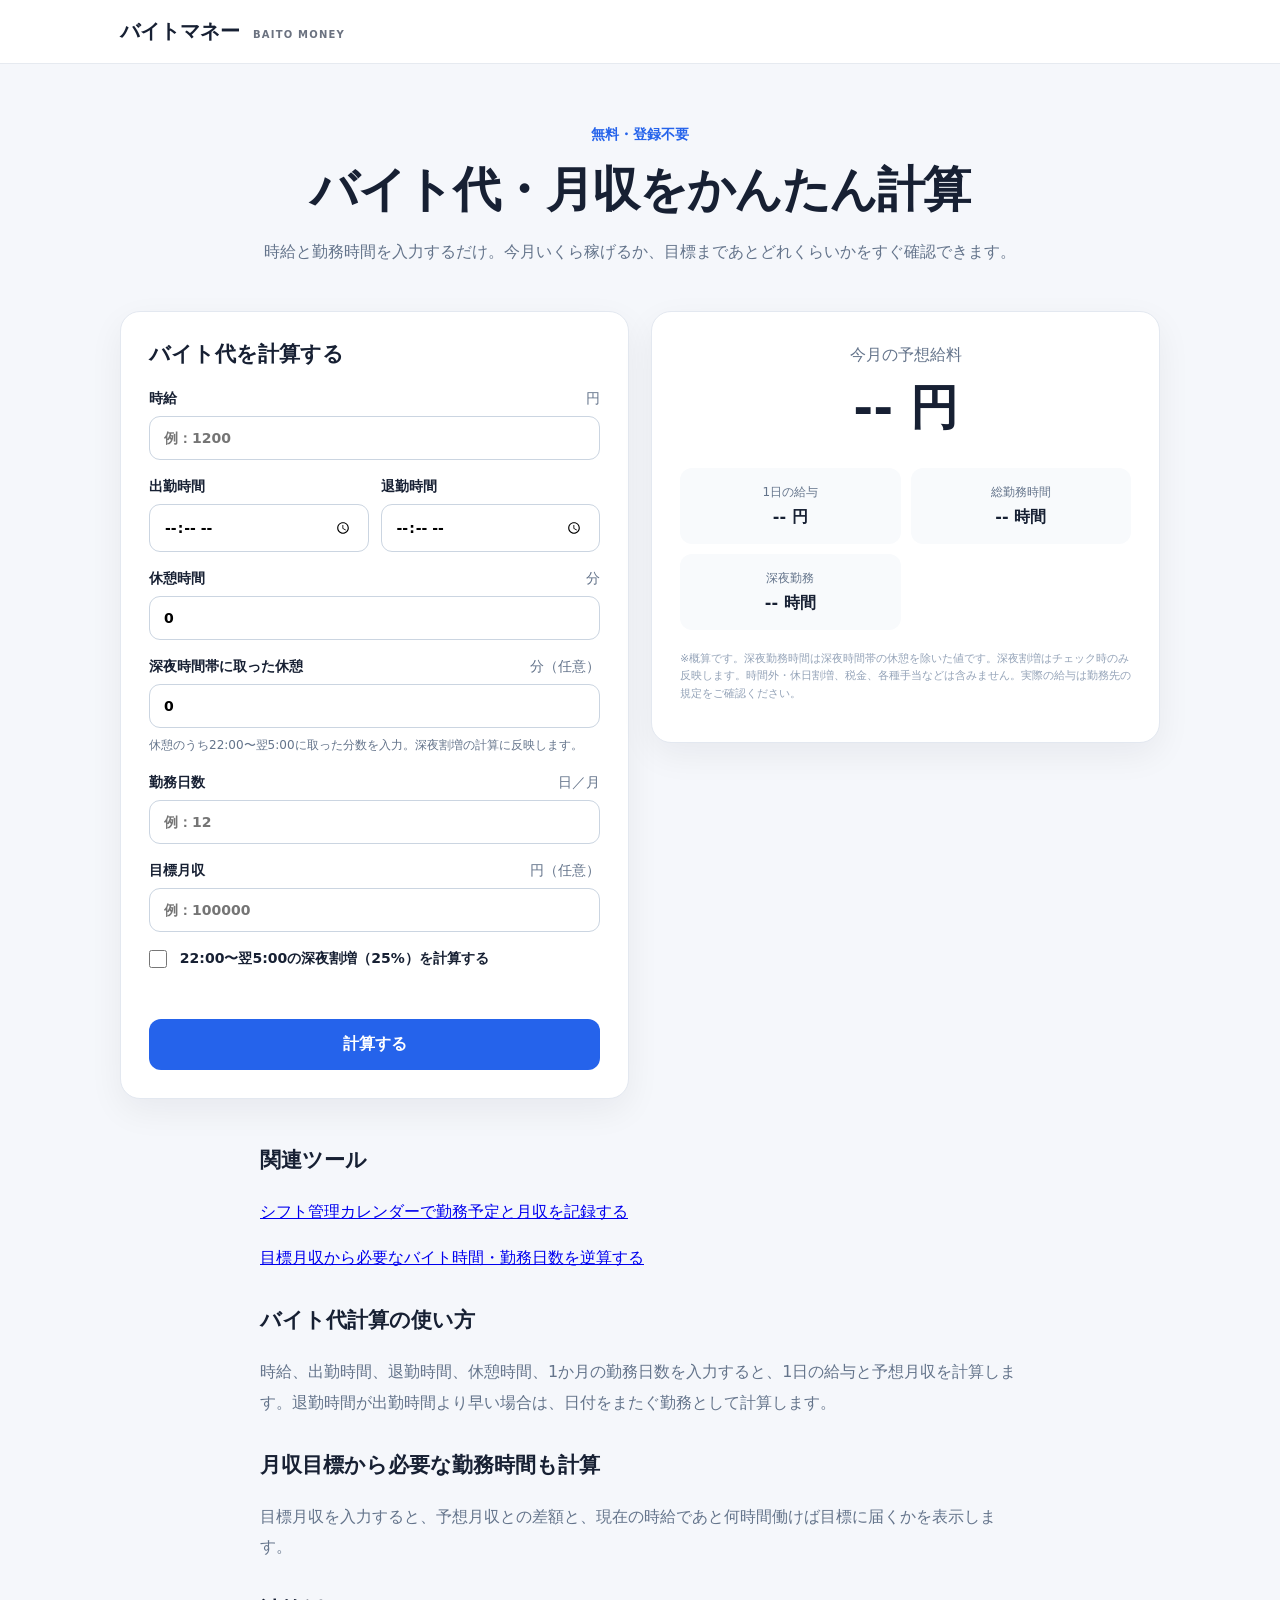
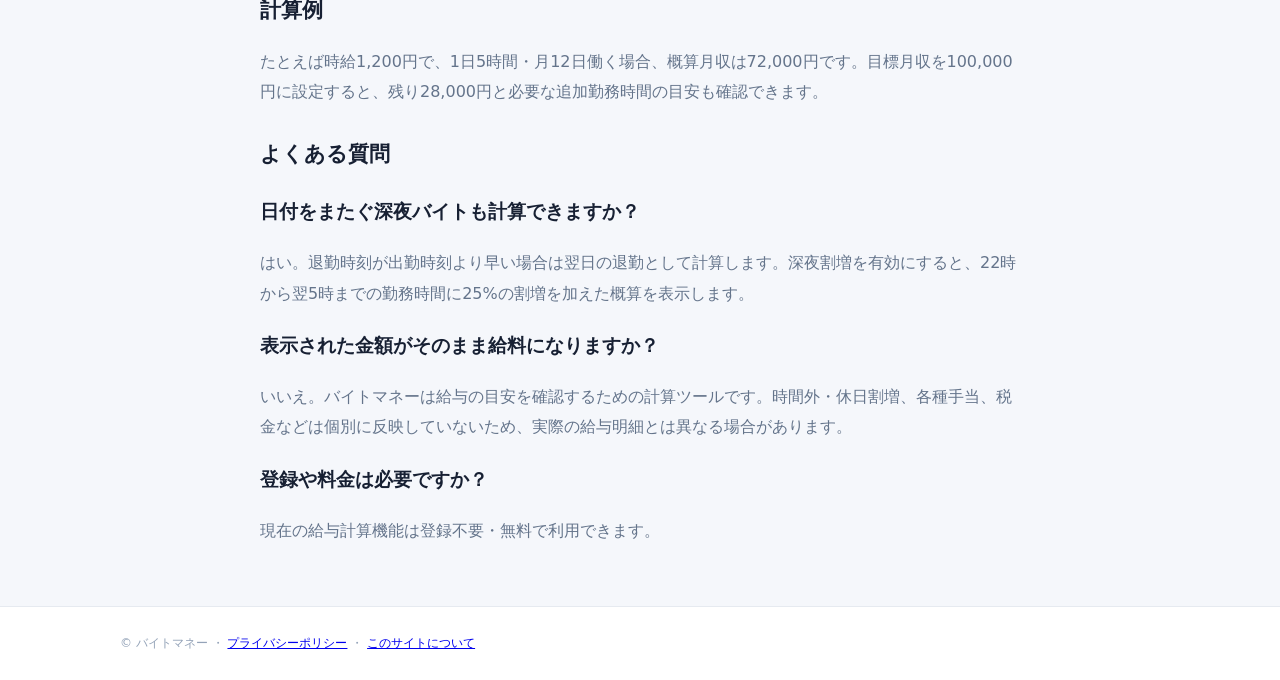
==== commit 38dd5611: "Link shift calendar from homepage and improve social metadata" ====
--- a/index.html
+++ b/index.html
@@ -8,6 +8,7 @@
   <meta name="description" content="時給、出勤・退勤時間、休憩、勤務日数から1日のバイト代と月収を無料計算。目標月収まであと何時間必要かもわかる大学生・アルバイト向け給与計算ツール。">
   <meta name="robots" content="index,follow">
   <link rel="canonical" href="https://chiba-repeatly.github.io/baito-money/">
+  <meta property="og:type" content="website">
   <meta property="og:title" content="バイト代計算｜バイトマネー">
   <meta property="og:description" content="時給と勤務時間から日給・月収・目標までの必要時間を無料計算。">
   <meta property="og:url" content="https://chiba-repeatly.github.io/baito-money/">
@@ -68,7 +69,7 @@
       <p class="note">※概算です。深夜勤務時間は深夜時間帯の休憩を除いた値です。深夜割増はチェック時のみ反映します。時間外・休日割増、税金、各種手当などは含みません。実際の給与は勤務先の規定をご確認ください。</p>
     </section>
   </div>
-  <section class="info"><h2>関連ツール</h2><p><a href="target-income.html">目標月収から必要なバイト時間・勤務日数を逆算する</a></p>
+  <section class="info"><h2>関連ツール</h2><p><a href="shift-calendar.html">シフト管理カレンダーで勤務予定と月収を記録する</a></p><p><a href="target-income.html">目標月収から必要なバイト時間・勤務日数を逆算する</a></p>
     <h2>バイト代計算の使い方</h2>
     <p>時給、出勤時間、退勤時間、休憩時間、1か月の勤務日数を入力すると、1日の給与と予想月収を計算します。退勤時間が出勤時間より早い場合は、日付をまたぐ勤務として計算します。</p>
     <h2>月収目標から必要な勤務時間も計算</h2>
--- a/style.css
+++ b/style.css
@@ -1,2 +1,23 @@
 *{box-sizing:border-box}html{font-family:system-ui,-apple-system,"Segoe UI","Noto Sans JP",sans-serif;color:#172033;background:#f5f7fb}body{margin:0}.wrap{width:min(1040px,calc(100% - 32px));margin:auto}.site-header{background:#fff;border-bottom:1px solid #e6eaf0;padding:18px 0}.brand{font-weight:800;font-size:20px}.brand span{font-size:10px;color:#6b7280;margin-left:6px;letter-spacing:.12em}.hero{padding:48px 0 28px;text-align:center}.eyebrow{color:#2563eb;font-weight:700;font-size:14px}.hero h1{font-size:clamp(30px,6vw,48px);margin:8px 0 12px;letter-spacing:-.03em}.hero>p:last-child{color:#64748b;line-height:1.8}.layout{display:grid;grid-template-columns:1fr 1fr;gap:22px;align-items:start}.card{background:#fff;border:1px solid #e3e8f0;border-radius:20px;padding:28px;box-shadow:0 12px 35px rgba(15,23,42,.06)}h2{margin:0 0 22px;font-size:21px}label{display:block;font-size:14px;font-weight:700;margin:0 0 18px}label span{float:right;color:#64748b;font-weight:500}input{display:block;width:100%;margin-top:8px;padding:13px 14px;border:1px solid #cbd5e1;border-radius:11px;font:inherit;background:#fff}input:focus{outline:3px solid rgba(37,99,235,.14);border-color:#2563eb}.two{display:grid;grid-template-columns:1fr 1fr;gap:12px}button{width:100%;border:0;border-radius:12px;padding:15px;background:#2563eb;color:#fff;font-size:16px;font-weight:800;cursor:pointer}button:hover{filter:brightness(.94)}.error{min-height:20px;color:#b91c1c;font-size:13px}.result{text-align:center}.result-label{color:#64748b;margin:5px 0}.big{font-size:clamp(34px,7vw,48px);font-weight:900;margin:10px 0 28px}.stats{display:grid;grid-template-columns:1fr 1fr;gap:10px}.stats div{background:#f8fafc;border-radius:12px;padding:16px}.stats span,.goal span{display:block;color:#64748b;font-size:12px}.stats strong{display:block;margin-top:6px}.goal{margin-top:18px;padding:18px;background:#eff6ff;border-radius:14px}.goal strong{display:block;font-size:25px;margin:5px}.goal p{margin:8px 0 0}.hidden{display:none}.note{font-size:11px;color:#94a3b8;text-align:left;line-height:1.6;margin-top:20px}.info{max-width:760px;margin:42px auto 60px;line-height:1.9}.info h2{margin:28px 0 6px}.info p{color:#64748b}footer{background:#fff;border-top:1px solid #e6eaf0;padding:28px 0;color:#94a3b8;font-size:12px}@media(max-width:760px){.hero{padding-top:34px}.layout{grid-template-columns:1fr}.card{padding:22px}.two{grid-template-columns:1fr 1fr}}
 input[type="checkbox"]{display:inline-block;width:18px;height:18px;margin:0 8px 0 0;padding:0;vertical-align:middle;accent-color:#2563eb}.field-help{font-size:12px;line-height:1.6;color:#64748b;margin:-10px 0 18px}
+
+/* Shift calendar */
+.calendar-layout{grid-template-columns:1.15fr 1fr}
+.calendar-heading{display:flex;align-items:center;justify-content:space-between;gap:12px;margin-bottom:16px}
+.calendar-heading h2{margin:0;text-align:center}
+.button-subtle{width:44px;padding:8px;background:#eff6ff;color:#1d4ed8;font-size:26px}
+.calendar-grid{display:grid;grid-template-columns:repeat(7,minmax(0,1fr));gap:5px}
+.calendar-weekday{text-align:center;font-size:12px;font-weight:700;color:#64748b;padding:5px 0}
+.calendar-weekday.sunday{color:#dc2626}.calendar-weekday.saturday{color:#2563eb}
+.calendar-day{min-height:56px;padding:6px 2px;background:#f8fafc;color:#172033;border:1px solid #e2e8f0;border-radius:9px;font-size:15px;font-weight:700;display:flex;flex-direction:column;align-items:center;justify-content:center;gap:1px}
+.calendar-day small{font-size:11px;color:#2563eb;line-height:1}
+.calendar-day.has-shift{background:#eff6ff;border-color:#93c5fd}
+.calendar-day.selected{outline:2px solid #2563eb;outline-offset:1px}
+.calendar-day:focus-visible{outline:3px solid #2563eb}
+.calendar-empty{min-height:56px}
+.calendar-hint{margin:14px 0}
+.calendar-stats{margin-top:16px}
+.calendar-pay-label{margin-top:20px}.calendar-layout .big{margin-bottom:0}
+.button-danger{margin-top:10px;background:#fff1f2;color:#be123c;border:1px solid #fecdd3}
+.brand a{color:inherit;text-decoration:none}
+@media(max-width:760px){.calendar-layout{grid-template-columns:1fr}.calendar-day,.calendar-empty{min-height:48px}.calendar-grid{gap:3px}.calendar-day{font-size:13px}}
